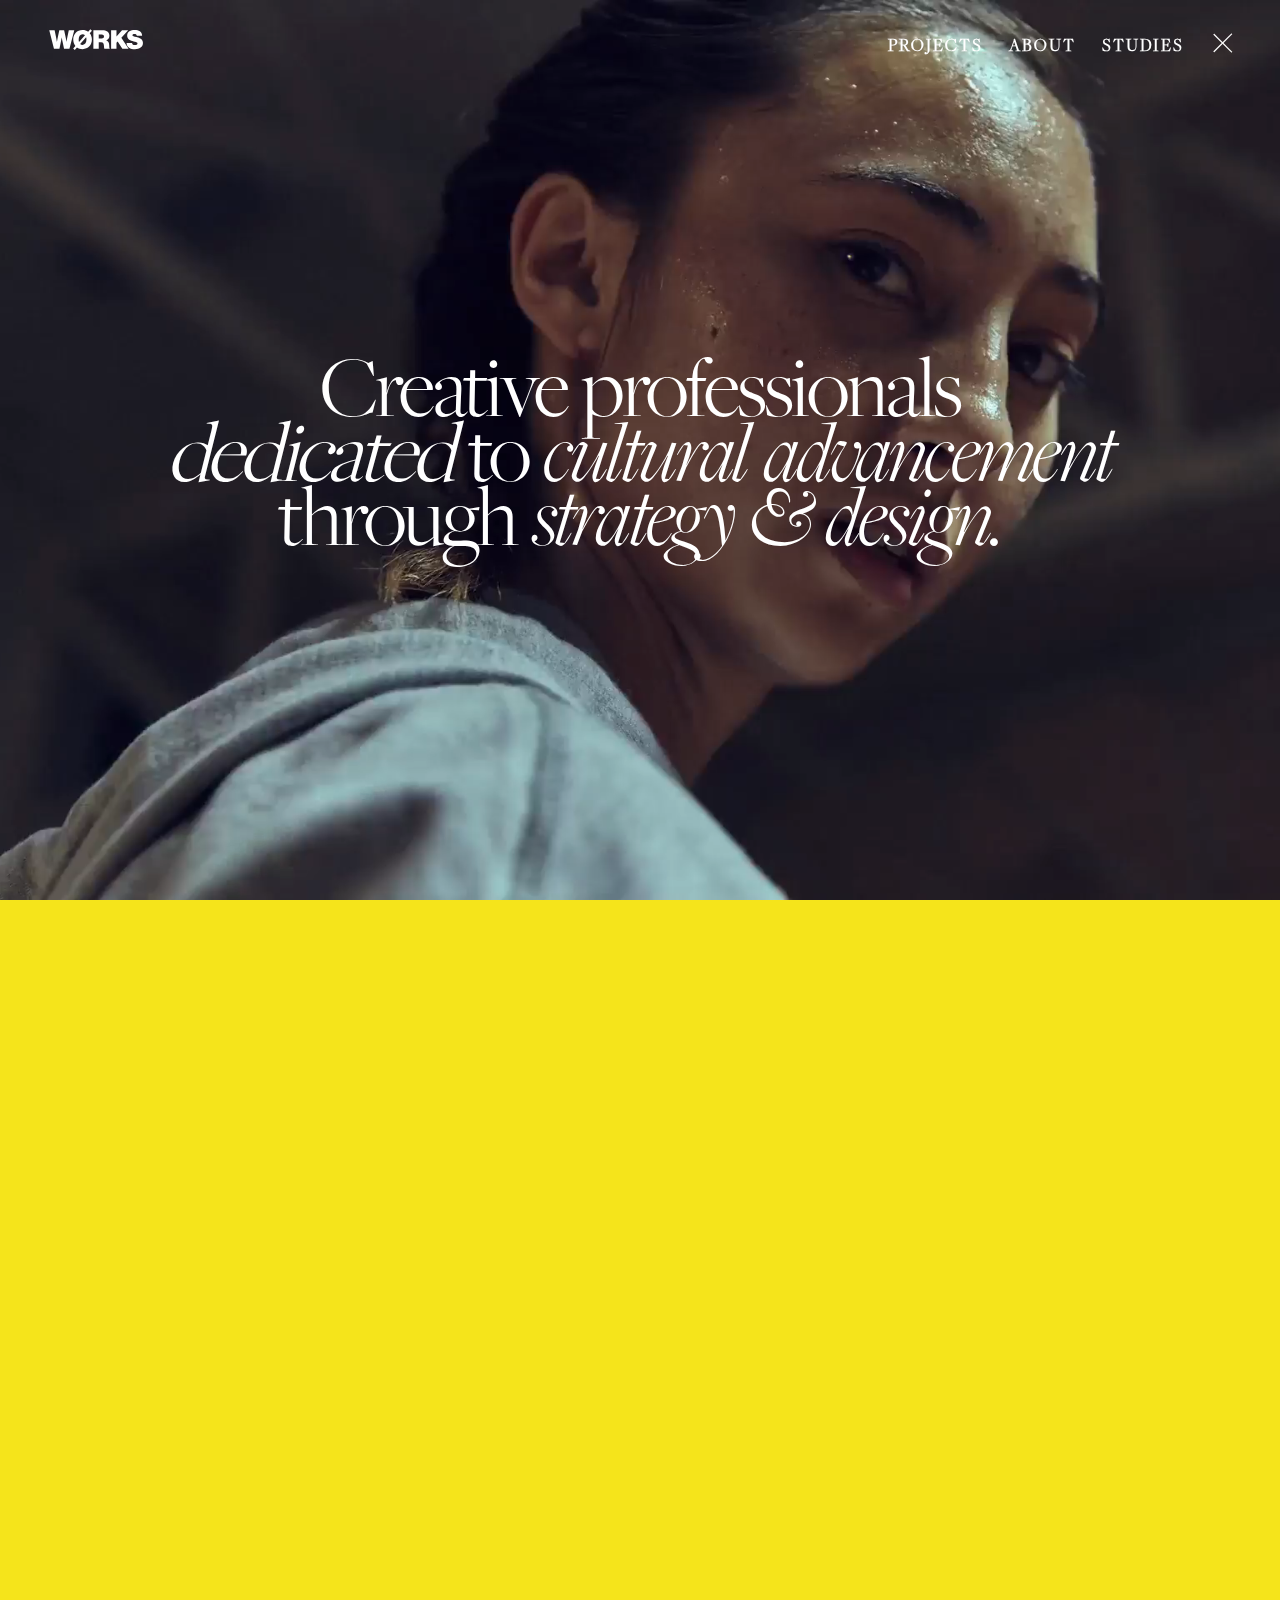
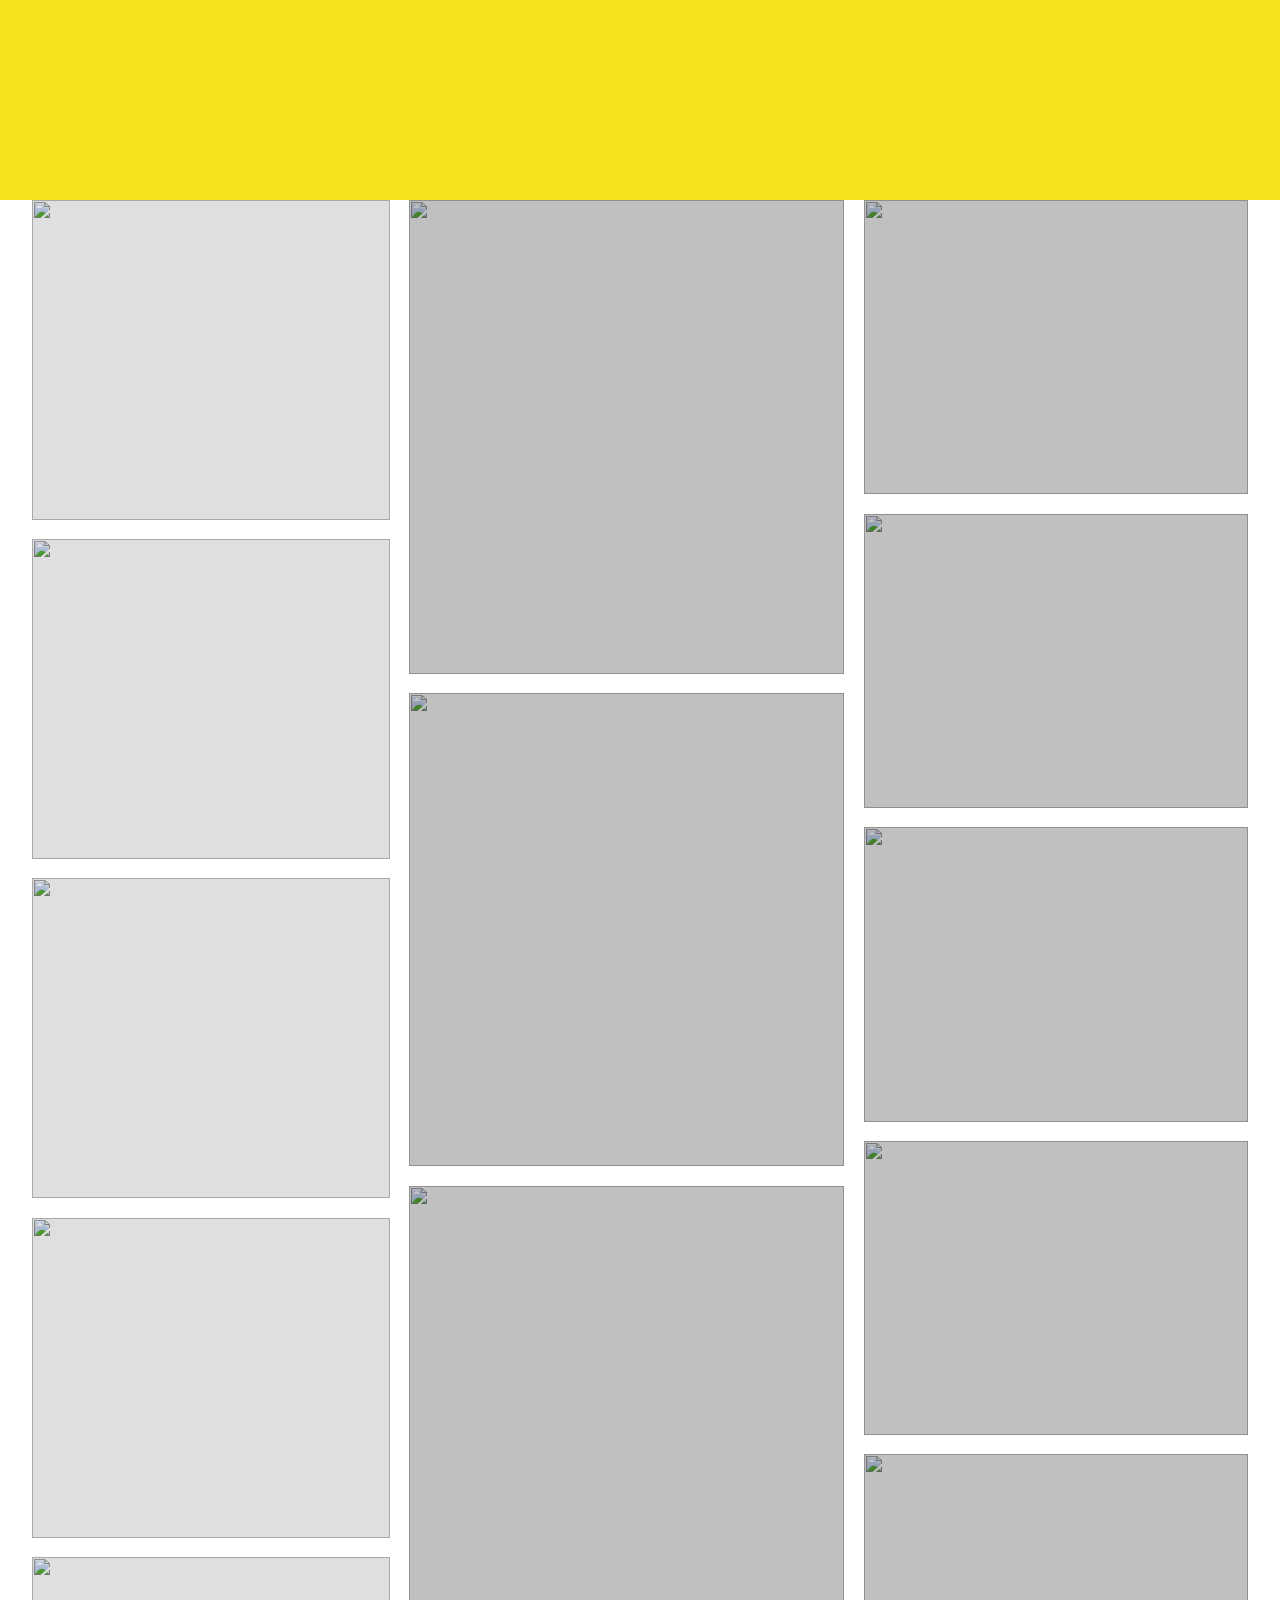
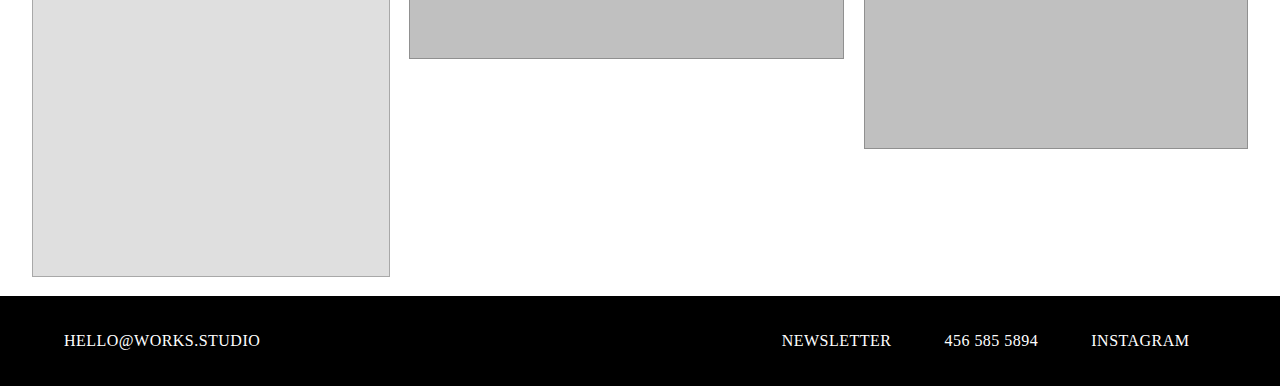
==== index.html @ 46ef7786 "Added Files" ====
<!DOCTYPE html>
<html lang="en">
  <head>
    <meta charset="UTF-8" />
    <meta name="viewport" content="width=device-width, initial-scale=1.0" />
    <title>Document</title>
    <link
      rel="stylesheet"
      href="https://cdn.jsdelivr.net/npm/locomotive-scroll@3.5.4/dist/locomotive-scroll.css"
    />
    <link
      href="https://cdn.jsdelivr.net/npm/remixicon@4.1.0/fonts/remixicon.css"
      rel="stylesheet"
    />
    <link rel="stylesheet" href="style.css" />
  </head>
  <body>
    <nav>
      <div id="Lnav">
        <svg
          class="core-logo"
          xmlns="http://www.w3.org/2000/svg"
          width="94"
          height="21"
          viewBox="0 0 94 21"
        >
          <path
            fill="#ffffff"
            d="M4.96428634,19.7404847 L10.4624983,19.7404847 L12.1914385,11.2806923 C12.4686274,9.85458509 12.6977527,8.3843647 12.6977527,8.3843647 L12.7491378,8.3843647 L12.9574838,9.64510669 C13.074954,10.3278051 13.2302092,11.1866277 13.3914523,11.9556332 L15.0357774,19.7404847 L20.4569116,19.7404847 L25.2871165,1.37029056 L19.7889045,1.37029056 L18.3797115,7.96519502 C17.9633834,10.004821 17.5279576,12.7777957 17.5279576,12.7777957 L17.4765724,12.7777957 L17.1875309,11.1238359 C17.0243075,10.2200617 16.8098767,9.08016463 16.5924337,8.06025341 L15.1385477,1.37029056 L10.2826502,1.37029056 L8.74689371,8.49225078 C8.3247468,10.492423 7.91893294,12.7777957 7.91893294,12.7777957 L7.86754779,12.7777957 L7.62424522,11.2313056 C7.45009058,10.1663391 7.20541332,8.75286968 6.9683075,7.66497245 L5.63229341,1.37029056 L0.262544342,1.37029056 L4.96428634,19.7404847 Z M25.7848396,20.9737285 L27.9687088,18.5072409 C29.4588784,19.5606366 31.3344366,20.1772586 33.5439984,20.1772586 C39.247751,20.1772586 42.8960974,16.117831 42.8960974,10.6196191 C42.8960974,8.10174633 42.1253199,5.86649191 40.7379208,4.19647426 L42.9474826,1.70429409 L41.3545427,0.265509652 L39.1449809,2.73199726 C37.6548111,1.65290893 35.7535602,1.03628703 33.5439984,1.03628703 C27.8402459,1.03628703 24.2432849,5.12140712 24.2432849,10.6196191 C24.2432849,13.1631844 25.0140622,15.3984388 26.4014615,17.0684564 L24.1918997,19.5349441 L25.7848396,20.9737285 Z M29.6901116,10.6196191 C29.6901116,7.61358731 31.0004332,5.32694777 33.569691,5.32694777 C34.5717016,5.32694777 35.3681717,5.68664386 35.9847936,6.27757318 L29.9984226,13.0090289 C29.792882,12.2896367 29.6901116,11.4931668 29.6901116,10.6196191 Z M33.569691,15.8865978 C32.5676806,15.8865978 31.7712105,15.5525943 31.1545887,14.961665 L37.115267,8.2559018 C37.3465001,8.94960144 37.4492705,9.77176397 37.4492705,10.6196191 C37.4492705,13.6256508 36.1389489,15.8865978 33.569691,15.8865978 Z M44.3701386,19.7404847 L49.7398876,19.7404847 L49.7398876,13.3430325 L52.2320678,13.3430325 C53.7993151,13.3430325 54.415937,14.0624247 54.7499406,15.4755166 C55.1353293,17.1198416 54.9297885,19.3807886 55.4436403,19.7404847 L60.7363115,19.7404847 L60.7363115,19.4578663 C60.0683044,19.2780183 60.4793858,16.6316826 59.9912266,14.4221208 C59.6829156,12.9833364 58.9121384,11.9556332 57.4219686,11.3903964 L57.4219686,11.3133187 C59.3489121,10.439771 60.4280006,8.94960144 60.4280006,6.84280992 C60.4280006,3.09169337 57.2421207,1.37029056 53.4910042,1.37029056 L44.3701386,1.37029056 L44.3701386,19.7404847 Z M49.7398876,5.58387354 L52.6945341,5.58387354 C54.2360888,5.58387354 55.0068663,6.35465093 55.0068663,7.56220216 C55.0068663,8.84683111 54.1590113,9.51483818 52.6174566,9.51483818 L49.7398876,9.51483818 L49.7398876,5.58387354 Z M62.1075823,19.7404847 L67.4773313,19.7404847 L67.4773313,13.8054989 L68.6591899,12.4694848 L73.3352392,19.7404847 L79.5785362,19.7404847 L72.3332289,8.76975336 L79.1931475,1.37029056 L73.0269283,1.37029056 L67.4773313,7.38235408 L67.4773313,1.37029056 L62.1075823,1.37029056 L62.1075823,19.7404847 Z M86.0369377,20.1772586 C81.2581179,20.1772586 77.6354641,18.1218522 77.5583863,13.8825766 L83.0565984,13.8825766 C83.2364463,15.3470537 84.36692,16.0407533 86.1397078,16.0407533 C87.1931037,16.0407533 88.4777327,15.629672 88.4777327,14.5248911 C88.4777327,13.5724938 87.5612317,13.2310971 85.8599107,12.7929148 L84.6320012,12.4836519 C81.6245733,11.7179151 78.1750085,10.6007132 78.1750085,6.84280992 C78.1750085,2.62922694 81.6178141,1.03628703 85.7543191,1.03628703 C89.5568208,1.03628703 93.0510116,2.62922694 93.1280894,6.6372693 L87.8097256,6.6372693 C87.6555699,5.63525871 86.9361779,4.99294422 85.4717007,4.99294422 C84.2898422,4.99294422 83.4676797,5.53248839 83.4676797,6.27757318 C83.4676797,7.32396188 84.9413815,7.50062488 87.5373807,8.11947167 L88.1465657,8.26874954 C91.1042135,9.02276748 93.9502521,10.284608 93.9502521,14.0367321 C93.9502521,18.0447745 90.3789835,20.1772586 86.0369377,20.1772586 Z"
          ></path>
        </svg>
      </div>
      <div id="Rnav">
        <ul>
          <li>PROJECTS</li>
          <li id="about">ABOUT</li>
          <li id="studies">STUDIES</li>
          <li>
            <svg
              xmlns="http://www.w3.org/2000/svg"
              width="26"
              height="26"
              viewBox="0 0 26 26"
            >
              <g fill="none" fill-rule="evenodd" stroke="#fff">
                <line x2="26" y1="13.278" y2="13.278" stroke-width="1.25" />
                <line x1="12.722" x2="12.722" y2="26" stroke-width="1.25" />
              </g>
            </svg>
          </li>
        </ul>
      </div>
    </nav>
    <div id="main">
      <div id="loader">
        <div id="yellow1"></div>
        <div id="yellow2"></div>
        <video
          src="LoaderVideo.mp4"
          playsinline
          muted
          loop
          data-scroll
          autoplay
        ></video>
        <div id="page1" data-scroll>
          <h1 data-scroll data-scroll-speed="-3">
            Creative professionals <br /><em>dedicated</em> to
            <span>cultural advancement </span><br />through
            <span>strategy & design.</span>
          </h1>
        </div>
      </div>
      <div id="page2" data-scroll>
        <div class="text-containner" data-scroll data-scroll-speed="1">
          <div
            id="data"
            class="data1"
            data-img="https://works.studio/assets/imager/images/converse-global-fa23/36303/v1.5-HomeCover-B_1a58980f77ae6d8c6a1e26c40e92a05d.jpg"
          >
            <h5>CONVERSE</h5>
            <div id="moving">
              <div id="blur"></div>
              <div id="move-parts">
                <div class="service-title">Creative Direction</div>
                <div class="service-title">Strategy</div>
                <div class="service-title">Branding &amp; Identity</div>
                <div class="service-title">Motion &amp; Animation</div>
                <div class="service-title">Digital Design</div>
              </div>
              <div id="move-parts">
                <div class="service-title">Creative Direction</div>
                <div class="service-title">Strategy</div>
                <div class="service-title">Branding &amp; Identity</div>
                <div class="service-title">Motion &amp; Animation</div>
                <div class="service-title">Digital Design</div>
              </div>
              <div id="move-parts">
                <div class="service-title">Creative Direction</div>
                <div class="service-title">Strategy</div>
                <div class="service-title">Branding &amp; Identity</div>
                <div class="service-title">Motion &amp; Animation</div>
                <div class="service-title">Digital Design</div>
              </div>
              <div id="move-parts">
                <div class="service-title">Creative Direction</div>
                <div class="service-title">Strategy</div>
                <div class="service-title">Branding &amp; Identity</div>
                <div class="service-title">Motion &amp; Animation</div>
                <div class="service-title">Digital Design</div>
              </div>
            </div>
          </div>
          <div
            id="data"
            class="data2"
            data-img="https://works.studio/assets/imager/images/skky-partners/35819/21_1a58980f77ae6d8c6a1e26c40e92a05d.jpg"
          >
            <h5>SKKY PARTNERS</h5>
            <div id="moving">
              <div id="blur"></div>
              <div id="move-parts">
                <div class="service-title">Creative Direction</div>
                <div class="service-title">Branding &amp; Identity</div>
                <div class="service-title">Digital Design</div>
                <div class="service-title">Development</div>
              </div>
              <div id="move-parts">
                <div class="service-title">Creative Direction</div>
                <div class="service-title">Branding &amp; Identity</div>
                <div class="service-title">Digital Design</div>
                <div class="service-title">Development</div>
              </div>
              <div id="move-parts">
                <div class="service-title">Creative Direction</div>
                <div class="service-title">Branding &amp; Identity</div>
                <div class="service-title">Digital Design</div>
                <div class="service-title">Development</div>
              </div>
              <div id="move-parts">
                <div class="service-title">Creative Direction</div>
                <div class="service-title">Branding &amp; Identity</div>
                <div class="service-title">Digital Design</div>
                <div class="service-title">Development</div>
              </div>
            </div>
          </div>
          <div
            id="data"
            class="data3"
            data-img="https://works.studio/assets/imager/images/mineral-health/35736/Mineral_FW_200645_EDITED_0be67f6425c95e0e40cce41a8b15564b.jpg"
          >
            <h5>MINERAL</h5>
            <div id="moving">
              <div id="blur"></div>
              <div id="move-parts">
                <div class="service-title">Creative Direction</div>
                <div class="service-title">Strategy</div>
                <div class="service-title">Branding &amp; Identity</div>
                <div class="service-title">Motion &amp; Animation</div>
                <div class="service-title">Digital Design</div>
              </div>
              <div id="move-parts">
                <div class="service-title">Creative Direction</div>
                <div class="service-title">Strategy</div>
                <div class="service-title">Branding &amp; Identity</div>
                <div class="service-title">Motion &amp; Animation</div>
                <div class="service-title">Digital Design</div>
              </div>
              <div id="move-parts">
                <div class="service-title">Creative Direction</div>
                <div class="service-title">Strategy</div>
                <div class="service-title">Branding &amp; Identity</div>
                <div class="service-title">Motion &amp; Animation</div>
                <div class="service-title">Digital Design</div>
              </div>
              <div id="move-parts">
                <div class="service-title">Creative Direction</div>
                <div class="service-title">Strategy</div>
                <div class="service-title">Branding &amp; Identity</div>
                <div class="service-title">Motion &amp; Animation</div>
                <div class="service-title">Digital Design</div>
              </div>
            </div>
          </div>
          <div
            id="data"
            class="data4"
            data-img="https://works.studio/assets/imager/images/futurevvorld/17915/FUTUREVVORLD-Brand-Identity-Photography-Gallery_WORKS_1a58980f77ae6d8c6a1e26c40e92a05d.jpg"
          >
            <h5>FUTURE WORLD</h5>
            <div id="moving">
              <div id="blur"></div>
              <div id="move-parts">
                <div class="service-title">Creative Direction</div>
                <div class="service-title">Strategy</div>
                <div class="service-title">Branding &amp; Identity</div>
                <div class="service-title">Motion &amp; Animation</div>
                <div class="service-title">Digital Design</div>
              </div>
              <div id="move-parts">
                <div class="service-title">Creative Direction</div>
                <div class="service-title">Strategy</div>
                <div class="service-title">Branding &amp; Identity</div>
                <div class="service-title">Motion &amp; Animation</div>
                <div class="service-title">Digital Design</div>
              </div>
              <div id="move-parts">
                <div class="service-title">Creative Direction</div>
                <div class="service-title">Strategy</div>
                <div class="service-title">Branding &amp; Identity</div>
                <div class="service-title">Motion &amp; Animation</div>
                <div class="service-title">Digital Design</div>
              </div>
              <div id="move-parts">
                <div class="service-title">Creative Direction</div>
                <div class="service-title">Strategy</div>
                <div class="service-title">Branding &amp; Identity</div>
                <div class="service-title">Motion &amp; Animation</div>
                <div class="service-title">Digital Design</div>
              </div>
            </div>
          </div>
          <div
            id="data"
            class="data5"
            data-img="https://works.studio/assets/imager/images/boldly/35777/v1.5-home-feature_1a58980f77ae6d8c6a1e26c40e92a05d.jpg"
          >
            <h5>BOLDY</h5>
            <div id="moving">
              <div id="blur"></div>
              <div id="move-parts">
                <div class="service-title">Creative Direction</div>
                <div class="service-title">Strategy</div>
                <div class="service-title">Branding &amp; Identity</div>
                <div class="service-title">Motion &amp; Animation</div>
                <div class="service-title">Digital Design</div>
              </div>
              <div id="move-parts">
                <div class="service-title">Creative Direction</div>
                <div class="service-title">Strategy</div>
                <div class="service-title">Branding &amp; Identity</div>
                <div class="service-title">Motion &amp; Animation</div>
                <div class="service-title">Digital Design</div>
              </div>
              <div id="move-parts">
                <div class="service-title">Creative Direction</div>
                <div class="service-title">Strategy</div>
                <div class="service-title">Branding &amp; Identity</div>
                <div class="service-title">Motion &amp; Animation</div>
                <div class="service-title">Digital Design</div>
              </div>
              <div id="move-parts">
                <div class="service-title">Creative Direction</div>
                <div class="service-title">Strategy</div>
                <div class="service-title">Branding &amp; Identity</div>
                <div class="service-title">Motion &amp; Animation</div>
                <div class="service-title">Digital Design</div>
              </div>
            </div>
          </div>
        </div>
      </div>
      <div id="page3" data-scroll data-scroll-speed="0.3">
        <div id="container">
          <div id="container1">
            <div id="imgInfo">
              <div class="info"><span>THE XI BRAND DESIGN</span></div>
              <img
                src="https://works.studio/assets/imager/images/the-xi/972/XI-Identity-Architecture-Photography-01_WORKS_e49f8295ccc5a85e1a76e2d68c06456f.jpg"
                alt=""
              />
            </div>
            <div id="imgInfo">
              <div class="info"><span>NIKE X FEAR OF GOD IDENTITY</span></div>
              <img
                src="https://works.studio/assets/imager/images/Fear-of-God-Nike/9769/Nike-x-Fear-of-God-16_rectangle_1600_201124_014130_e49f8295ccc5a85e1a76e2d68c06456f.jpg"
                alt=""
              />
            </div>
            <div id="imgInfo">
              <div class="info"><span>CONVERSE NEXT STUDIO</span></div>
              <img
                src="https://works.studio/assets/imager/images/converse-nextstudio/35375/Cover_e49f8295ccc5a85e1a76e2d68c06456f.jpg"
                alt=""
              />
            </div>
            <div id="imgInfo">
              <div class="info"><span>MOUNTAINS X SNOW</span></div>
              <img
                src="https://images.unsplash.com/photo-1707197066378-36583db5e892?q=80&w=2070&auto=format&fit=crop&ixlib=rb-4.0.3&ixid=M3wxMjA3fDB8MHxwaG90by1wYWdlfHx8fGVufDB8fHx8fA%3D%3D"
                alt=""
              />
            </div>
            <div id="imgInfo">
              <div class="info"><span>CONVERSE DIAMONDS STUDIO</span></div>
              <img
                src="https://images.unsplash.com/photo-1706964569959-7a5470496ce9?q=80&w=1932&auto=format&fit=crop&ixlib=rb-4.0.3&ixid=M3wxMjA3fDB8MHxwaG90by1wYWdlfHx8fGVufDB8fHx8fA%3D%3D"
                alt=""
              />
            </div>
          </div>
          <div id="container2">
            <div id="imgInfo">
              <div class="info"><span>CONVERSE BASKETBALL IDENTITY</span></div>
              <img
                src="https://works.studio/assets/imager/images/converse/824/Converse-Basketball-Photography-02_WORKS_e49f8295ccc5a85e1a76e2d68c06456f.jpg"
                alt=""
              />
            </div>
            <div id="imgInfo">
              <div class="info"><span>'JEEN-YUHS' FILM IDENTITY</span></div>
              <img
                src="https://works.studio/assets/imager/images/jeen-yuhs/35858/v1.5-home-image2_e49f8295ccc5a85e1a76e2d68c06456f.jpg"
                alt=""
              />
            </div>
            <div id="imgInfo">
              <div class="info"><span>U.S. SOCCER CAMPAIGN IDENTITY</span></div>
              <img
                src="https://works.studio/assets/imager/images/us-soccer/21753/NewThumb_e49f8295ccc5a85e1a76e2d68c06456f.jpg"
                alt=""
              />
            </div>
          </div>
          <div id="container3">
            <div id="imgInfo">
              <div class="info"><span>NIKE NFL 2022 CAMPAIGN </span></div>
              <img
                src="https://works.studio/assets/imager/images/nike-nfl-2022/37789/nike-nfl-cover2_e49f8295ccc5a85e1a76e2d68c06456f.jpg"
                alt=""
              />
            </div>
            <div id="imgInfo">
              <div class="info"><span>CONVERSE BASKETBALL</span></div>
              <img
                src="https://works.studio/assets/imager/images/converse-basketball-ho19/1767/Converse-Basketball-HO19-Photography-Yellow-01_WORKS_e49f8295ccc5a85e1a76e2d68c06456f.jpg"
                alt=""
              />
              <img
                src="https://works.studio/assets/imager/images/versace-trigerca-identity/9928/Versace-Trigreca-Identity-Photography-Black-01_WORKS_e49f8295ccc5a85e1a76e2d68c06456f.jpg"
                alt=""
              />
            </div>
            <div id="imgInfo">
              <div class="info"><span>NIKE STUDIO</span></div>
              <img
                src="https://works.studio/assets/imager/images/nike-studio-45/1098/Nike-Studio-45-Gym-01_WORKS_e49f8295ccc5a85e1a76e2d68c06456f.jpg"
                alt=""
              />
            </div>
            <div id="imgInfo">
              <div class="info"><span>CONVERSE GLOBAL TECH</span></div>
              <img
                src="https://images.unsplash.com/photo-1705339613128-28b8d900fb52?q=80&w=1932&auto=format&fit=crop&ixlib=rb-4.0.3&ixid=M3wxMjA3fDB8MHxwaG90by1wYWdlfHx8fGVufDB8fHx8fA%3D%3D"
                alt=""
              />
            </div>
            <div id="imgInfo">
              <div class="info"><span>PHOTOGRAPHY IDENTITY</span></div>
              <img
                src="https://plus.unsplash.com/premium_photo-1672863447409-53bd1b15f903?q=80&w=1887&auto=format&fit=crop&ixlib=rb-4.0.3&ixid=M3wxMjA3fDB8MHxwaG90by1wYWdlfHx8fGVufDB8fHx8fA%3D%3D"
                alt=""
              />
            </div>
          </div>
        </div>
      </div>

      <footer>
        <div id="top">
          <i class="ri-arrow-up-wide-fill" data-scroll></i>
          <h3>BACK TO TOP</h3>
        </div>
        <div id="handels">
          <h2>HELLO@WORKS.STUDIO</h2>
          <ul>
            <li>NEWSLETTER</li>
            <li>456 585 5894</li>
            <li>INSTAGRAM</li>
          </ul>
        </div>
      </footer>
    </div>
    <script src="https://cdn.jsdelivr.net/npm/locomotive-scroll@3.5.4/dist/locomotive-scroll.js"></script>
    <script
      src="https://cdnjs.cloudflare.com/ajax/libs/gsap/3.12.5/gsap.min.js"
      integrity="sha512-7eHRwcbYkK4d9g/6tD/mhkf++eoTHwpNM9woBxtPUBWm67zeAfFC+HrdoE2GanKeocly/VxeLvIqwvCdk7qScg=="
      crossorigin="anonymous"
      referrerpolicy="no-referrer"
    ></script>
    <script src="script.js"></script>
  </body>
</html>
---- style.css ----
@font-face {
  font-family: freight;
  src: url(/Freight_Big_Pro/Freight\ Big\ Pro\ Light.otf);
}
@font-face {
  font-family: freight_light;
  src: url(/Freight_Big_Pro/Freight\ Big\ Pro\ Light\ Italic.otf);
}
* {
  margin: 0;
  padding: 0;
  box-sizing: border-box;
  font-family: freight;
}

html,
body {
  height: 100%;
  width: 100%;
}

nav {
  height: 10vh;
  width: 100%;
  position: fixed;
  z-index: 8;
  display: flex;
  justify-content: space-between;
}

nav #Lnav {
  height: 100%;
  width: 30%;
  padding: 2.3vw 3.8vw;
}
nav #Rnav {
  height: 100%;
  width: 34%;
  display: flex;
  justify-content: center;
  align-items: center;

  ul {
    display: flex;
    align-items: center;
    justify-content: space-between;
    list-style: none;
    text-decoration: none;
    width: 80%;
  }

  ul li {
    color: #fff;
    font-size: 18px;
    font-weight: 800;
    letter-spacing: 2px;
    transition: all 1s cubic-bezier(0.19, 1, 0.22, 1);

    svg {
      cursor: pointer;
      transition: all 0.5s cubic-bezier(0.19, 1, 0.22, 1);
      transform: rotate(45deg);
    }
  }
}
#Rnav ul li:nth-child(2) {
  transition: all 1s cubic-bezier(0.19, 1, 0.22, 1);
}
#Rnav ul li:nth-child(3) {
  transition: all 1s cubic-bezier(0.19, 1, 0.22, 1);
}

#loader video {
  height: 100vh;
  width: 100%;
  object-fit: cover;
  position: absolute;
  z-index: 5;
}

#loader #yellow1 {
  height: 100vh;
  width: 100%;
  position: absolute;
  background-color: #f5e41b;
  z-index: 999;
}
#loader #yellow2 {
  height: 100vh;
  width: 100%;
  position: absolute;
  background-color: #f5e41b;
  z-index: 6;
}

#page1 {
  height: 100vh;
  width: 100%;
  background-color: #f5e41b;
  display: flex;
  justify-content: center;
  align-items: center;
  text-align: center;
  position: relative;
}

#page1 h1 {
  position: absolute;
  font-size: 7vw;
  line-height: 0.72em;
  word-spacing: 0.02em;
  font-weight: 300;
  letter-spacing: -0.03em;
  z-index: 7;
  color: #fff;
}

#page1 h1 span {
  font-family: freight_light;
}
#page2 {
  height: 100vh;
  width: 100%;
  display: flex;
  justify-content: center;
  align-items: center;
  background-color: #000;
  overflow: hidden;
  flex-direction: column;
  line-height: 6vw;
  background-size: cover;
  background-position: center;
}

#page2 #data {
  display: flex;
  justify-content: center;
  align-items: center;
  text-align: center;
  position: relative;
  width: 100%;

  z-index: 1;
}
#page2 h5 {
  font-size: 8vw;
  color: #fff;
  z-index: 2;
  cursor: pointer;
  font-weight: lighter;
}
#page2 #data #moving {
  display: flex;
  align-items: center;
  height: 2.5vw;
  flex-wrap: nowrap;
  white-space: nowrap;
  background-color: #f5e41b;
  position: absolute;
  overflow: hidden;
  transition: all 0.15s ease-in-out;
  transform: scaleY(0);
}
#page2 #data #move-parts {
  display: flex;
  animation: slide 12s infinite linear;
}

#page2 #data #move-parts .service-title {
  margin: 0 1vw;
  font-size: 2vw;
}

#page2 #moving #blur {
  height: 2.5vw;
  width: 18%;
  white-space: nowrap;
  z-index: 1;
  position: absolute;
  top: 50%;
  left: 50%;
  transform: translate(-50%, -50%);
  background-color: #f5e41b;
  background: linear-gradient(to right, #f5e41b, #f5e41b, #f5e41b);
  box-shadow: 10px 0px 20px 20px #f5e41b, -10px 0px 20px 20px #f5e41b;
}
#page2 #data h5:hover + #moving {
  transform: scaleY(1);
}

#page2 #data h5:hover {
  font-style: italic;
  color: #000;
}

#page2 .data2 #moving #blur {
  width: 28%;
}
#page2 .data3 #moving #blur {
  width: 12%;
}
#page2 .data4 #moving #blur {
  width: 22%;
}
#page2 .data5 #moving #blur {
  width: 10%;
}
@keyframes slide {
  0% {
    transform: translateX(0);
  }
  100% {
    transform: translateX(-100%);
  }
}

.white {
  fill: #fff !important;
}
#page3 {
  min-height: 100vh;
  width: 100%;
  background-color: #fff;

  #container {
    min-height: 100vh;
    width: 95%;
    margin: 0vw auto;
    display: flex;
    justify-content: space-around;
  }

  #container #container1 {
    min-height: 100vh;
    width: 28vw;
    margin-left: 0vw;

    #imgInfo {
      position: relative;
      overflow: hidden;
      height: 25vw;
      width: 100%;
      margin-bottom: 1.5vw;
    }
    #imgInfo .info {
      background-color: #00000020;
      height: 25vw;
      width: 100%;
      position: absolute;
      transition: all 1s cubic-bezier(0.19, 1, 0.22, 1);
      z-index: 2;
      color: #fff;
      display: flex;
      justify-content: center;
      align-items: center;
      text-align: center;
      font-size: 4rem;

      span {
        opacity: 0;
        line-height: 2.7vw;
      }
    }
    #imgInfo .info:hover {
      background-color: #000000;

      cursor: pointer;
    }
    #imgInfo .info:hover span {
      font-style: italic;
      opacity: 1;
    }

    #imgInfo img {
      height: 25vw;
      width: 100%;
      object-fit: cover;
      background-position: center;

      transition: all 0.5s ease-in-out;
    }
    #imgInfo .info:hover + img {
      transform: scale(1.2);
    }
  }

  #container #container2 {
    min-height: 100vh;
    width: 34vw;
    margin-left: 1.5vw;
    margin-right: 0;

    #imgInfo {
      position: relative;
      overflow: hidden;
      height: 37vw;
      width: 100%;
      margin-bottom: 1.5vw;
    }
    #imgInfo .info {
      background-color: #0000003f;
      height: 100%;
      width: 100%;
      position: absolute;
      transition: all 1s cubic-bezier(0.19, 1, 0.22, 1);
      z-index: 2;
      color: #fff;
      display: flex;
      justify-content: center;
      align-items: center;
      text-align: center;
      font-size: 4rem;

      span {
        opacity: 0;
        line-height: 2.7vw;
      }
    }
    #imgInfo .info:hover {
      background-color: #000000;
      cursor: pointer;
    }
    #imgInfo .info:hover span {
      font-style: italic;
      opacity: 1;
    }

    #imgInfo img {
      height: 100%;
      width: 100%;
      object-fit: cover;
      object-position: center;

      transition: all 0.5s ease-in-out;
    }
    #imgInfo .info:hover + img {
      transform: scale(1.2);
    }
  }

  #container #container3 {
    min-height: 100vh;
    width: 30vw;
    margin-left: 20px;

    #imgInfo {
      position: relative;
      overflow: hidden;
      height: 23vw;
      width: 100%;
      margin-bottom: 1.5vw;
    }
    #imgInfo .info {
      background-color: #0000003f;
      height: 100%;
      width: 100%;
      position: absolute;
      transition: all 1s cubic-bezier(0.19, 1, 0.22, 1);
      z-index: 2;
      display: flex;
      justify-content: center;
      align-items: center;
      text-align: center;
      font-size: 4rem;
      color: #fff;

      span {
        opacity: 0;
        line-height: 2.7vw;
      }
    }
    #imgInfo .info:hover {
      background-color: #000000;
      cursor: pointer;
    }
    #imgInfo .info:hover span {
      font-style: italic;
      opacity: 1;
    }
    #imgInfo img {
      height: 100%;
      width: 100%;
      object-fit: cover;
      object-position: center;

      transition: all 0.5s ease-in-out;
    }
    #imgInfo .info:hover + img {
      transform: scale(1.2);
    }
  }
}

footer {
  width: 100%;
  height: 10vh;
  background-color: #000;
  color: #fff;

  #top {
    position: absolute;
    left: 48%;
    bottom: 3%;
    font-family: neue-haas-grotesk-display;
    font-size: 16px;
    color: #000;
    display: flex;
    flex-direction: column;
    align-items: center;

    i {
      font-size: 30px;
      cursor: pointer;
      font-weight: lighter;
    }
  }

  #handels {
    width: 90%;
    display: flex;
    justify-content: space-between;
    align-items: center;
    margin: 0 auto;
    height: 100%;

    h2 {
      color: #fff;
      font-family: neue-haas-grotesk-display;
      font-size: 16px;
      font-weight: 500;
      text-transform: uppercase;
      letter-spacing: 0.03em;
      line-height: 1.9em;

      transition: color 0.3s;
    }

    ul {
      list-style: none;
      display: flex;
      width: 40%;
      justify-content: space-around;
      font-size: 20px;

      li {
        color: #fff;
        font-family: neue-haas-grotesk-display;
        font-size: 16px;
        font-weight: 500;
        text-transform: uppercase;
        letter-spacing: 0.03em;
        line-height: 1.9em;
        user-select: none;
        transition: color 0.3s;
      }
    }
  }
}
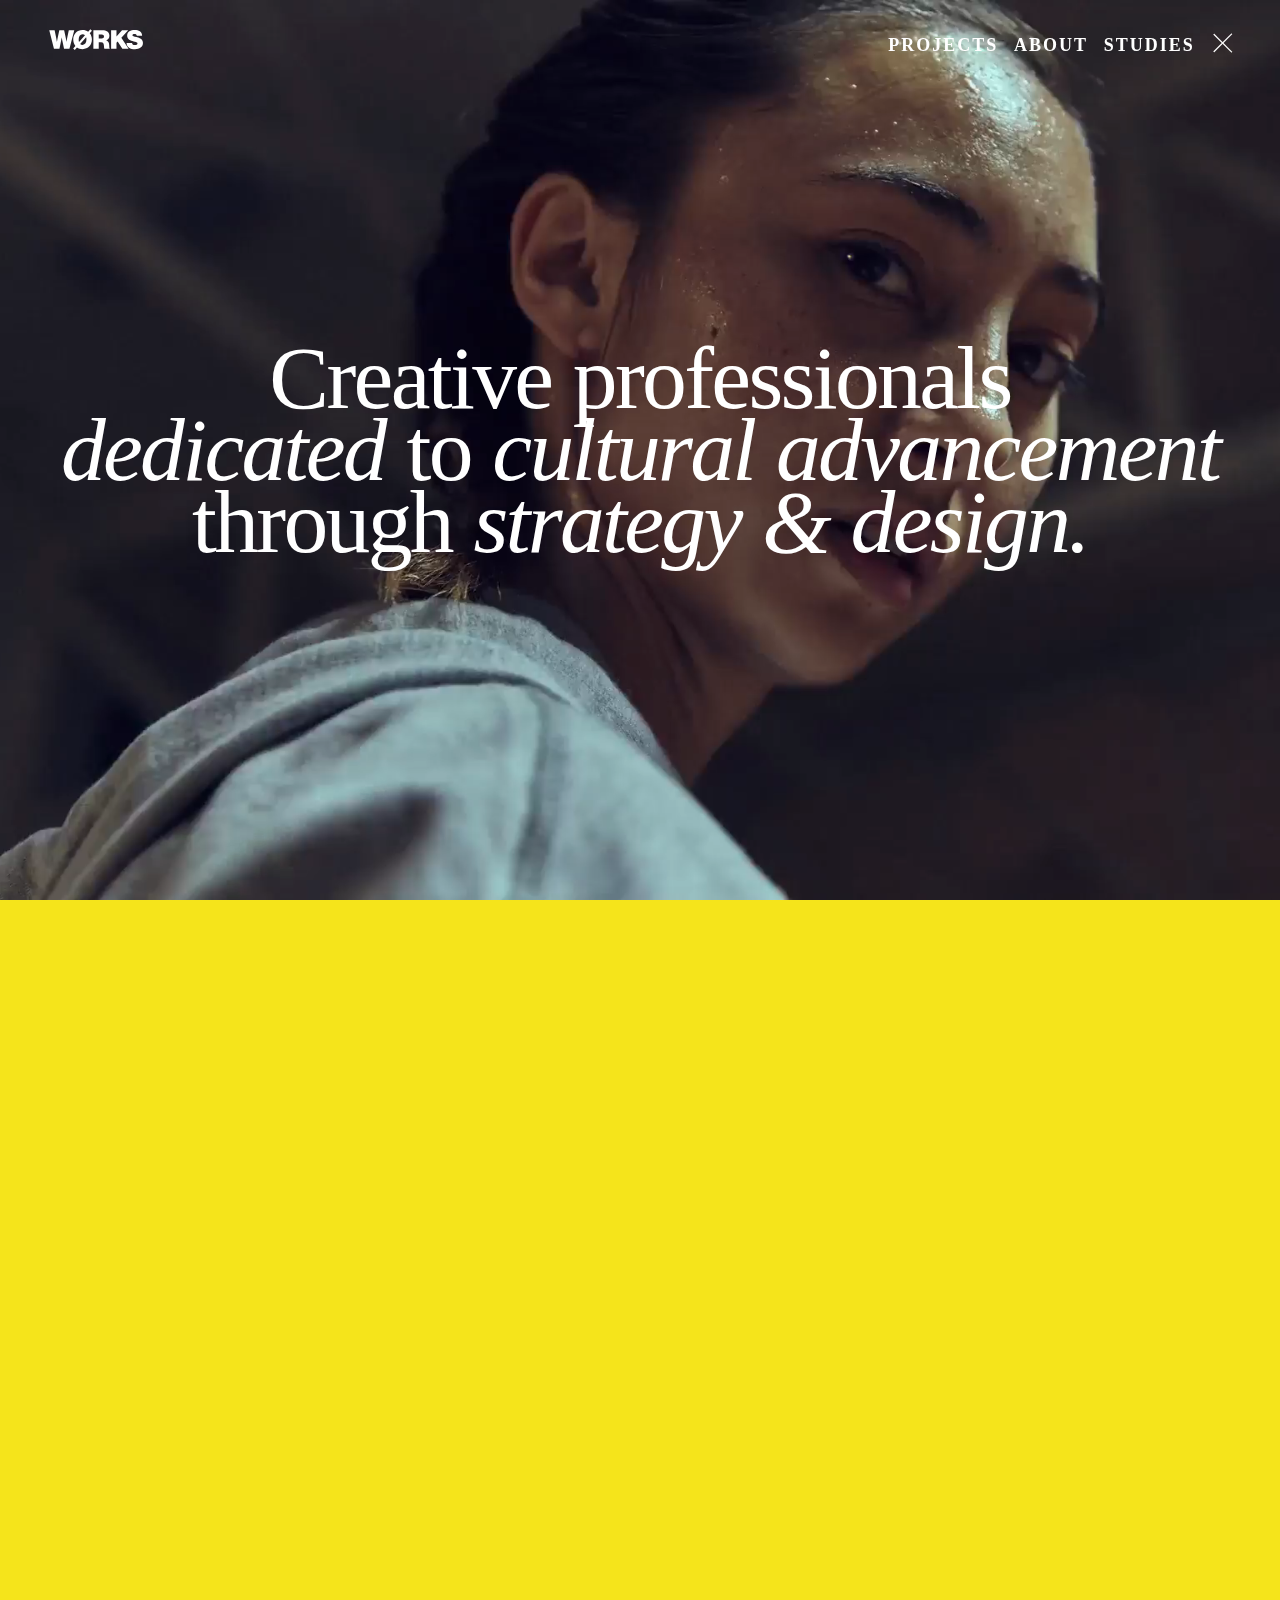
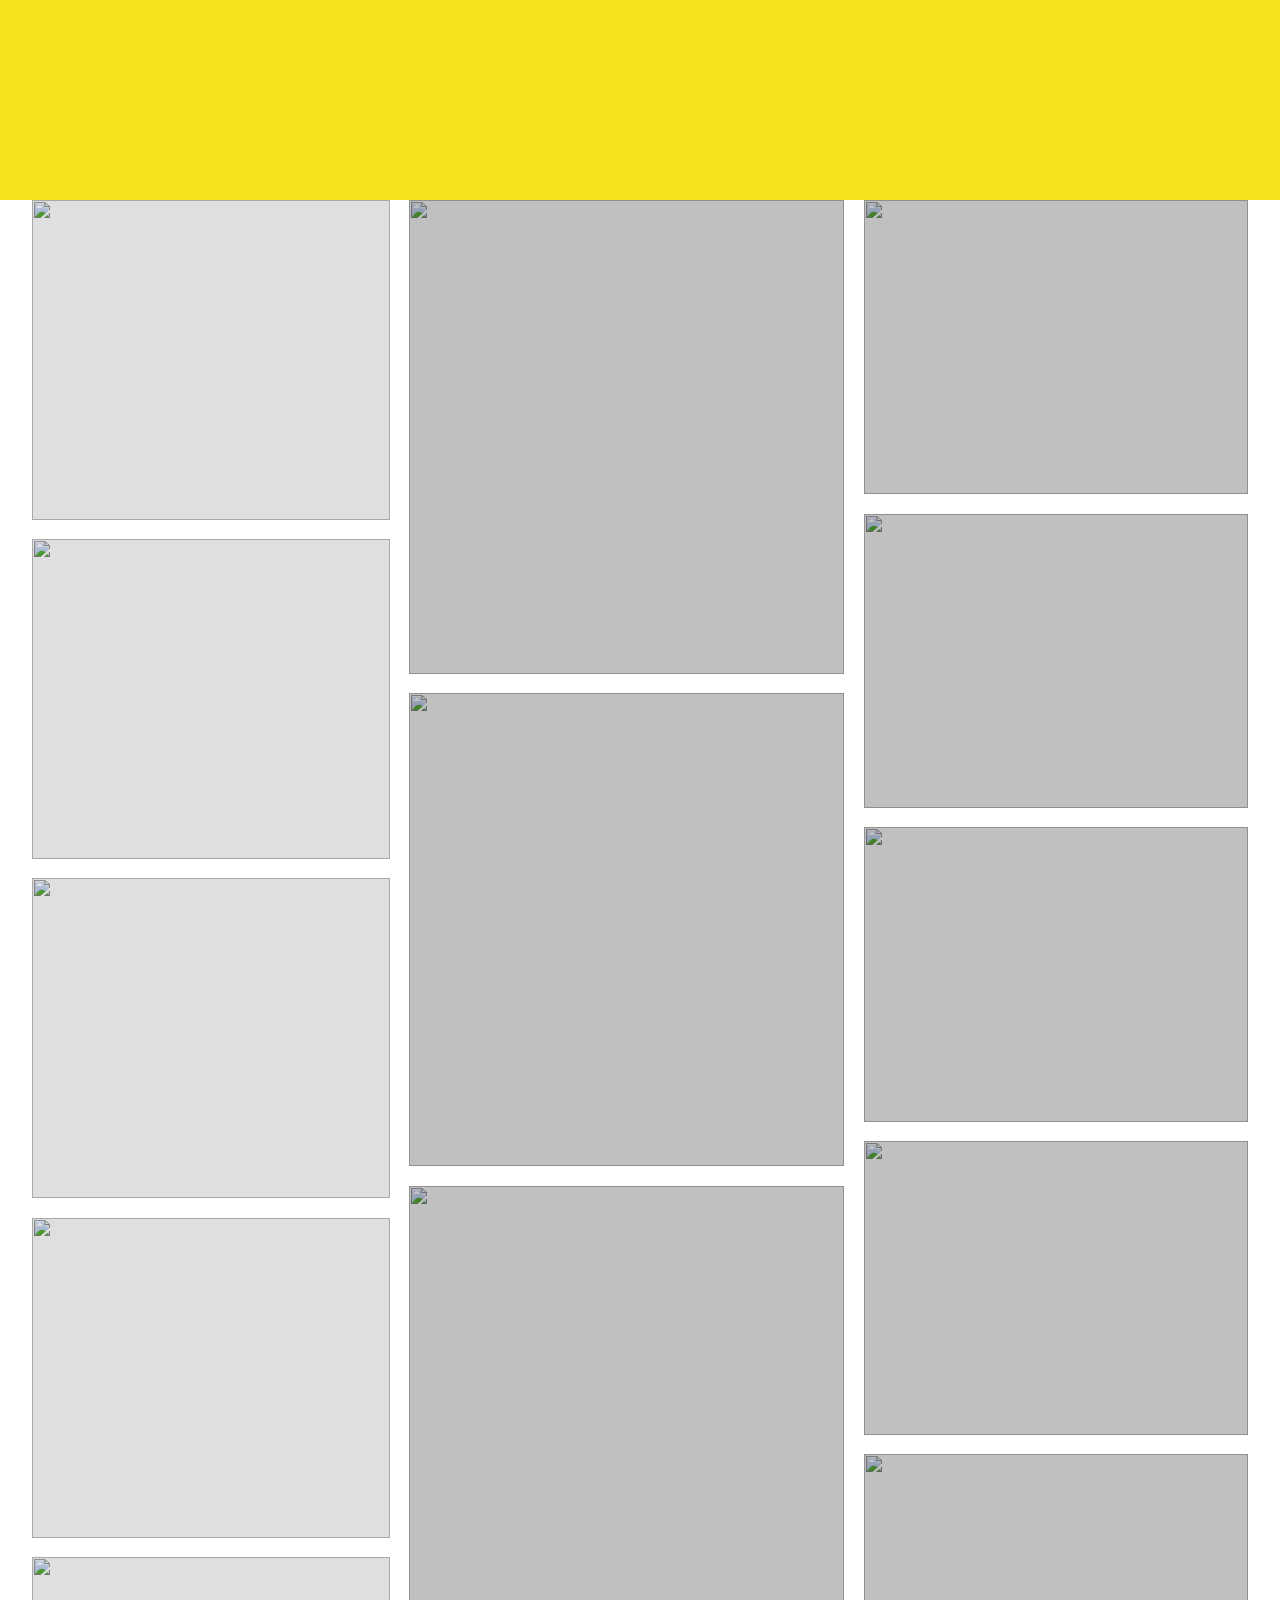
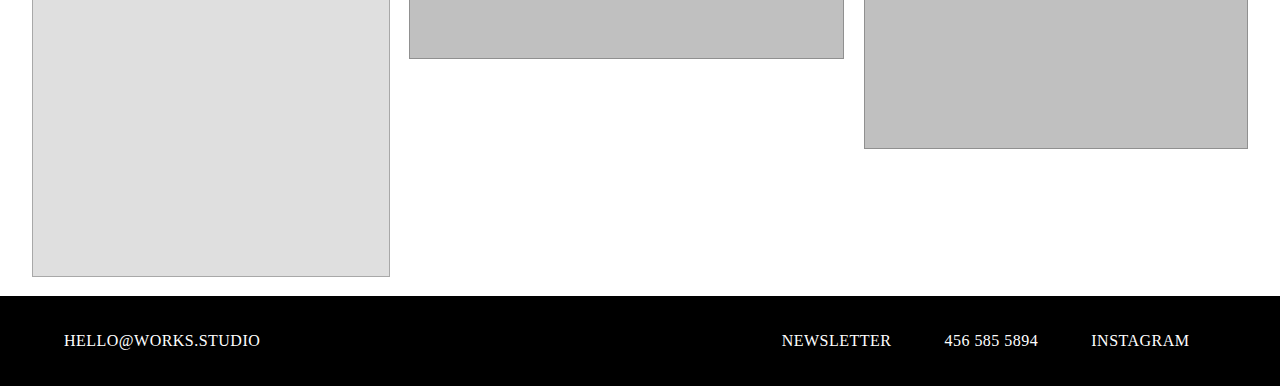
==== commit b46d5377: "font added" ====
--- a/index.html
+++ b/index.html
@@ -10,6 +10,10 @@
     />
     <link
       href="https://cdn.jsdelivr.net/npm/remixicon@4.1.0/fonts/remixicon.css"
+      rel="stylesheet"
+    />
+    <link
+      href="https://db.onlinewebfonts.com/c/2beeeb18ec7aed2fad2313f7dbf6a8cb?family=Freight+Big+Light"
       rel="stylesheet"
     />
     <link rel="stylesheet" href="style.css" />
--- a/style.css
+++ b/style.css
@@ -1,16 +1,65 @@
+@import url("https://p.typekit.net/p.css?s=1&k=fsw0mkw&ht=tk&f=18482.18483.18484.18485.39494.39496&a=12497077&app=typekit&e=css");
 @font-face {
-  font-family: freight;
-  src: url(/Freight_Big_Pro/Freight\ Big\ Pro\ Light.otf);
-}
+  font-family: "freight-big-pro";
+  src: url("https://use.typekit.net/af/ca7ae5/0000000000000000000132c3/27/l?primer=7cdcb44be4a7db8877ffa5c0007b8dd865b3bbc383831fe2ea177f62257a9191&fvd=n4&v=3")
+      format("woff2"),
+    url("https://use.typekit.net/af/ca7ae5/0000000000000000000132c3/27/d?primer=7cdcb44be4a7db8877ffa5c0007b8dd865b3bbc383831fe2ea177f62257a9191&fvd=n4&v=3")
+      format("woff"),
+    url("https://use.typekit.net/af/ca7ae5/0000000000000000000132c3/27/a?primer=7cdcb44be4a7db8877ffa5c0007b8dd865b3bbc383831fe2ea177f62257a9191&fvd=n4&v=3")
+      format("opentype");
+  font-display: auto;
+  font-style: normal;
+  font-weight: 400;
+  font-stretch: normal;
+}
+
 @font-face {
-  font-family: freight_light;
-  src: url(/Freight_Big_Pro/Freight\ Big\ Pro\ Light\ Italic.otf);
-}
+  font-family: "freight-big-pro";
+  src: url("https://use.typekit.net/af/0203fc/0000000000000000000132c4/27/l?primer=7cdcb44be4a7db8877ffa5c0007b8dd865b3bbc383831fe2ea177f62257a9191&fvd=i4&v=3")
+      format("woff2"),
+    url("https://use.typekit.net/af/0203fc/0000000000000000000132c4/27/d?primer=7cdcb44be4a7db8877ffa5c0007b8dd865b3bbc383831fe2ea177f62257a9191&fvd=i4&v=3")
+      format("woff"),
+    url("https://use.typekit.net/af/0203fc/0000000000000000000132c4/27/a?primer=7cdcb44be4a7db8877ffa5c0007b8dd865b3bbc383831fe2ea177f62257a9191&fvd=i4&v=3")
+      format("opentype");
+  font-display: auto;
+  font-style: italic;
+  font-weight: 400;
+  font-stretch: normal;
+}
+
+@font-face {
+  font-family: "freight-big-pro";
+  src: url("https://use.typekit.net/af/daa52e/0000000000000000000132c5/27/l?primer=7cdcb44be4a7db8877ffa5c0007b8dd865b3bbc383831fe2ea177f62257a9191&fvd=n3&v=3")
+      format("woff2"),
+    url("https://use.typekit.net/af/daa52e/0000000000000000000132c5/27/d?primer=7cdcb44be4a7db8877ffa5c0007b8dd865b3bbc383831fe2ea177f62257a9191&fvd=n3&v=3")
+      format("woff"),
+    url("https://use.typekit.net/af/daa52e/0000000000000000000132c5/27/a?primer=7cdcb44be4a7db8877ffa5c0007b8dd865b3bbc383831fe2ea177f62257a9191&fvd=n3&v=3")
+      format("opentype");
+  font-display: auto;
+  font-style: normal;
+  font-weight: 300;
+  font-stretch: normal;
+}
+
+@font-face {
+  font-family: "freight-big-pro";
+  src: url("https://use.typekit.net/af/8054ef/0000000000000000000132c6/27/l?primer=7cdcb44be4a7db8877ffa5c0007b8dd865b3bbc383831fe2ea177f62257a9191&fvd=i3&v=3")
+      format("woff2"),
+    url("https://use.typekit.net/af/8054ef/0000000000000000000132c6/27/d?primer=7cdcb44be4a7db8877ffa5c0007b8dd865b3bbc383831fe2ea177f62257a9191&fvd=i3&v=3")
+      format("woff"),
+    url("https://use.typekit.net/af/8054ef/0000000000000000000132c6/27/a?primer=7cdcb44be4a7db8877ffa5c0007b8dd865b3bbc383831fe2ea177f62257a9191&fvd=i3&v=3")
+      format("opentype");
+  font-display: auto;
+  font-style: italic;
+  font-weight: 300;
+  font-stretch: normal;
+}
+
 * {
   margin: 0;
   padding: 0;
   box-sizing: border-box;
-  font-family: freight;
+  font-family: freight-big-pro;
 }
 
 html,
@@ -107,16 +156,18 @@
 #page1 h1 {
   position: absolute;
   font-size: 7vw;
-  line-height: 0.72em;
+  line-height: 0.8em;
   word-spacing: 0.02em;
-  font-weight: 300;
+  font-weight: 100;
   letter-spacing: -0.03em;
   z-index: 7;
   color: #fff;
 }
 
 #page1 h1 span {
-  font-family: freight_light;
+  font-family: freight-big-pro;
+  text-transform: lowercase;
+  font-style: italic;
 }
 #page2 {
   height: 100vh;
